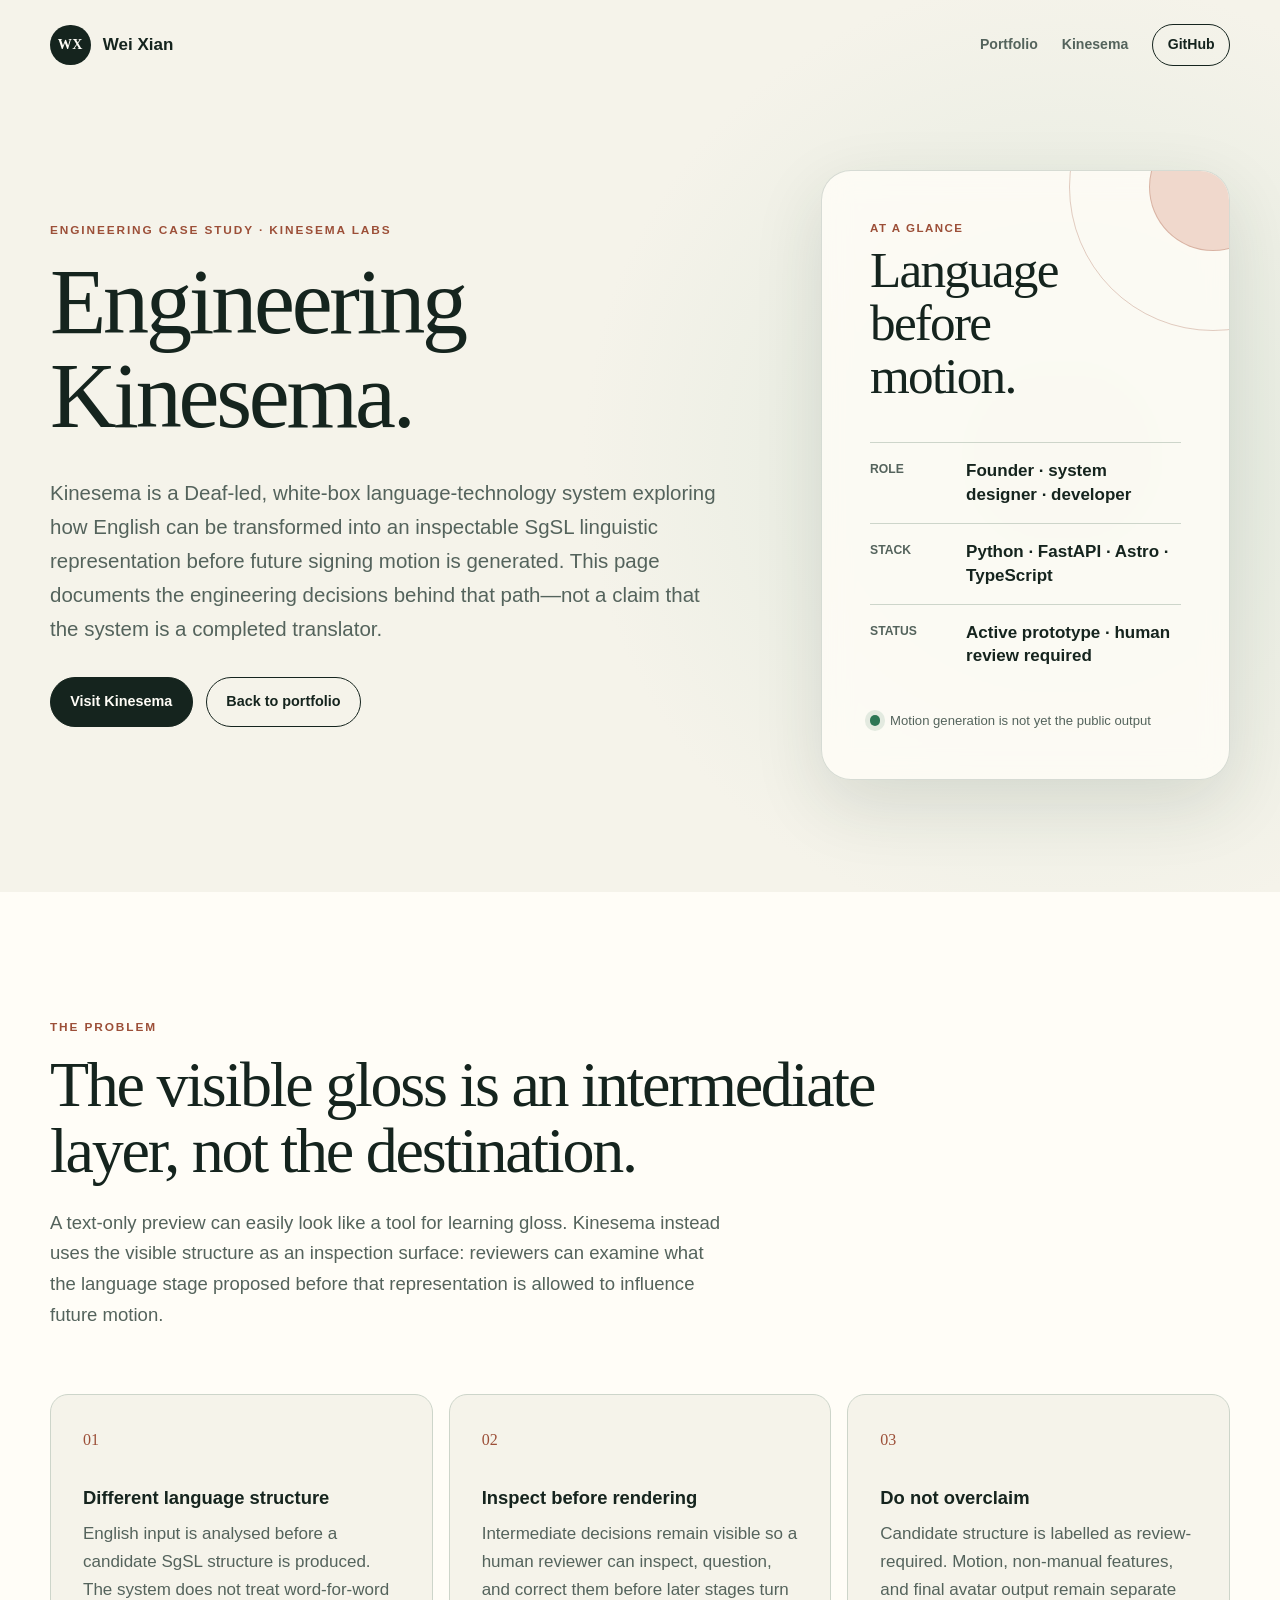
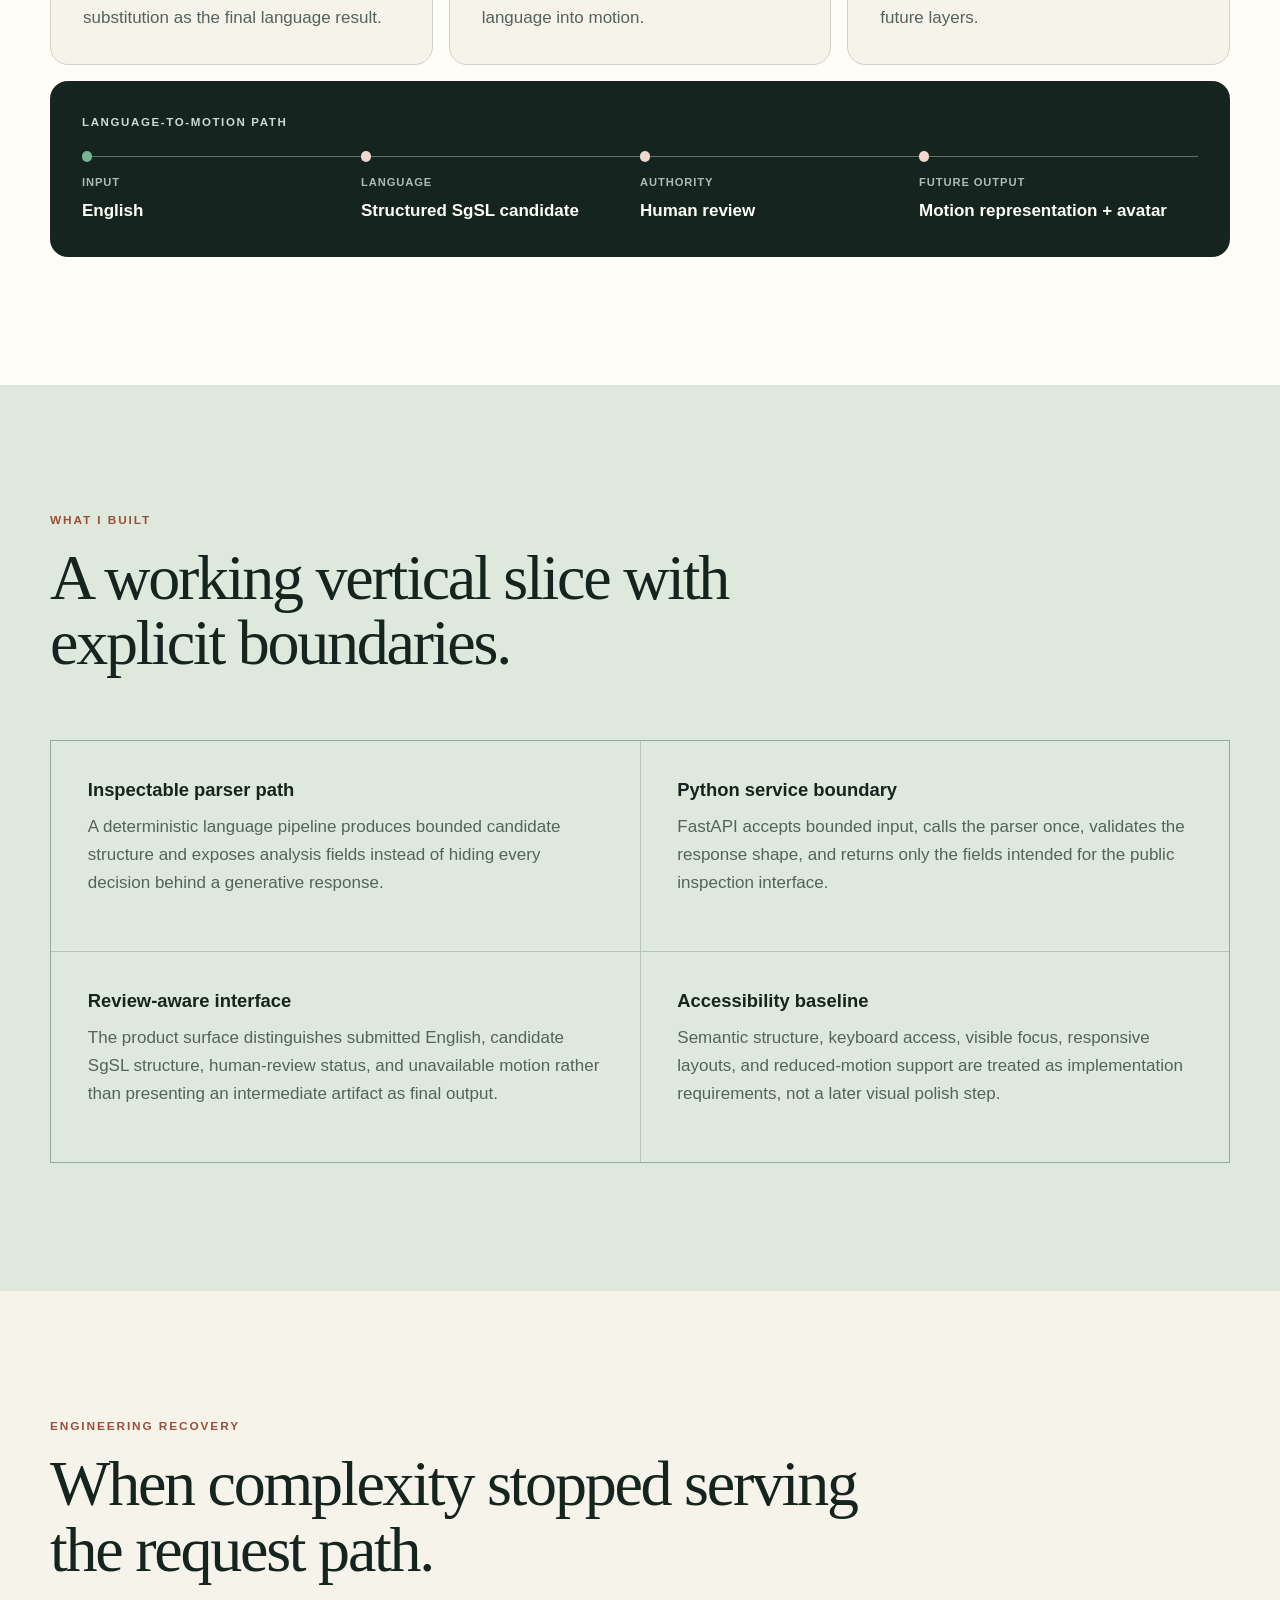
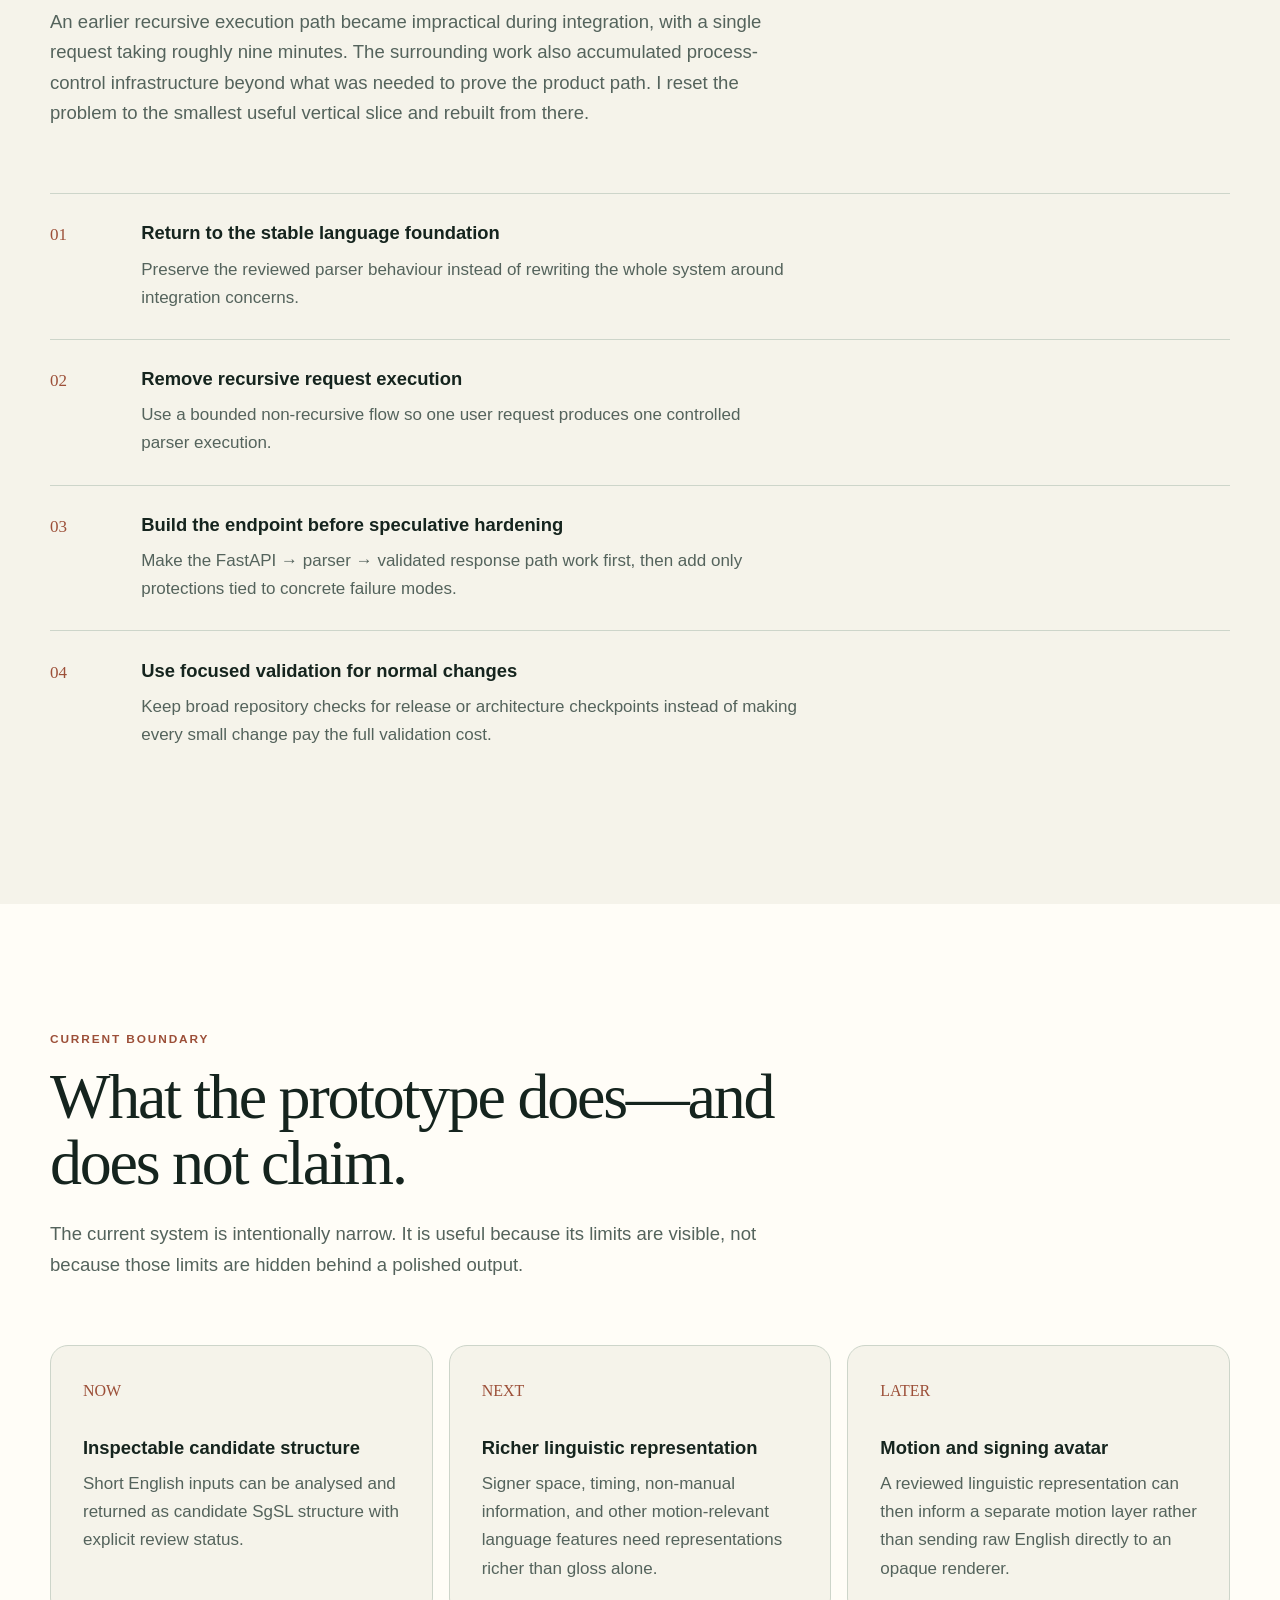
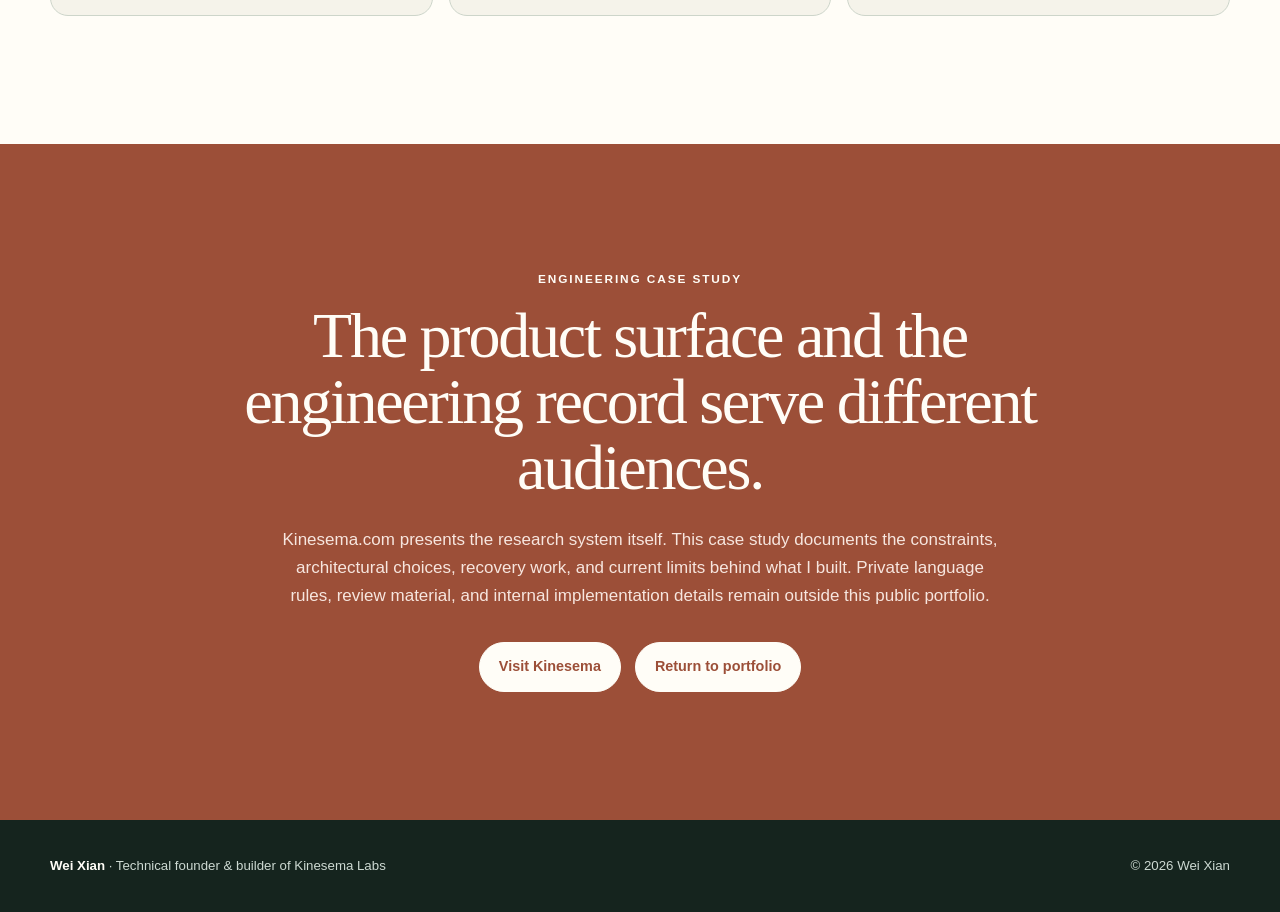
==== work/kinesema/index.html @ cfb8a08a "Add Kinesema engineering case study" ====
<!DOCTYPE html>
<html lang="en">
  <head>
    <meta charset="UTF-8">
    <meta name="viewport" content="width=device-width, initial-scale=1.0">
    <meta
      name="description"
      content="Engineering case study for Kinesema: inspectable SgSL language structure, Python and FastAPI integration, accessibility, review boundaries, and the path toward signing motion."
    >
    <meta name="theme-color" content="#f5f3ea">
    <title>Engineering Kinesema — Wei Xian</title>
    <link rel="canonical" href="https://elystra-v.github.io/work/kinesema/">
    <link rel="icon" href="/favicon.svg" type="image/svg+xml">
    <link rel="stylesheet" href="/styles.css">
  </head>
  <body>
    <a class="skip-link" href="#main-content">Skip to main content</a>

    <header class="site-header">
      <a class="wordmark" href="/" aria-label="Wei Xian, portfolio home">
        <span aria-hidden="true">WX</span>
        <span>Wei Xian</span>
      </a>
      <nav aria-label="Primary navigation">
        <a href="/">Portfolio</a>
        <a href="https://kinesema.com">Kinesema</a>
        <a class="nav-cta" href="https://github.com/elystra-v">GitHub</a>
      </nav>
    </header>

    <main id="main-content">
      <section class="hero" aria-labelledby="hero-title">
        <div class="hero-copy">
          <p class="eyebrow">Engineering case study · Kinesema Labs</p>
          <h1 id="hero-title">Engineering Kinesema.</h1>
          <p class="hero-intro">
            Kinesema is a Deaf-led, white-box language-technology system exploring
            how English can be transformed into an inspectable SgSL linguistic
            representation before future signing motion is generated. This page
            documents the engineering decisions behind that path—not a claim that
            the system is a completed translator.
          </p>
          <div class="hero-actions">
            <a class="button button-primary" href="https://kinesema.com">Visit Kinesema</a>
            <a class="button button-secondary" href="/">Back to portfolio</a>
          </div>
        </div>

        <aside class="venture-card" aria-label="Kinesema case study at a glance">
          <div class="orbit orbit-one" aria-hidden="true"></div>
          <div class="orbit orbit-two" aria-hidden="true"></div>
          <p class="card-kicker">At a glance</p>
          <h2>Language before motion.</h2>
          <dl>
            <div>
              <dt>Role</dt>
              <dd>Founder · system designer · developer</dd>
            </div>
            <div>
              <dt>Stack</dt>
              <dd>Python · FastAPI · Astro · TypeScript</dd>
            </div>
            <div>
              <dt>Status</dt>
              <dd>Active prototype · human review required</dd>
            </div>
          </dl>
          <p class="status-note"><span aria-hidden="true"></span> Motion generation is not yet the public output</p>
        </aside>
      </section>

      <section class="section venture-section" aria-labelledby="problem-title">
        <div class="section-heading">
          <p class="eyebrow">The problem</p>
          <h2 id="problem-title">The visible gloss is an intermediate layer, not the destination.</h2>
          <p>
            A text-only preview can easily look like a tool for learning gloss.
            Kinesema instead uses the visible structure as an inspection surface:
            reviewers can examine what the language stage proposed before that
            representation is allowed to influence future motion.
          </p>
        </div>

        <div class="feature-grid">
          <article class="feature-card">
            <span class="feature-number" aria-hidden="true">01</span>
            <h3>Different language structure</h3>
            <p>
              English input is analysed before a candidate SgSL structure is
              produced. The system does not treat word-for-word substitution as the
              final language result.
            </p>
          </article>
          <article class="feature-card">
            <span class="feature-number" aria-hidden="true">02</span>
            <h3>Inspect before rendering</h3>
            <p>
              Intermediate decisions remain visible so a human reviewer can inspect,
              question, and correct them before later stages turn language into motion.
            </p>
          </article>
          <article class="feature-card">
            <span class="feature-number" aria-hidden="true">03</span>
            <h3>Do not overclaim</h3>
            <p>
              Candidate structure is labelled as review-required. Motion, non-manual
              features, and final avatar output remain separate future layers.
            </p>
          </article>
        </div>

        <div class="pipeline" role="group" aria-label="Kinesema language-to-motion path">
          <p class="pipeline-label">Language-to-motion path</p>
          <ol>
            <li><span>Input</span>English</li>
            <li><span>Language</span>Structured SgSL candidate</li>
            <li><span>Authority</span>Human review</li>
            <li><span>Future output</span>Motion representation + avatar</li>
          </ol>
        </div>
      </section>

      <section class="section work-section" aria-labelledby="built-title">
        <div class="section-heading compact">
          <p class="eyebrow">What I built</p>
          <h2 id="built-title">A working vertical slice with explicit boundaries.</h2>
        </div>

        <div class="work-grid">
          <article>
            <h3>Inspectable parser path</h3>
            <p>
              A deterministic language pipeline produces bounded candidate structure
              and exposes analysis fields instead of hiding every decision behind a
              generative response.
            </p>
          </article>
          <article>
            <h3>Python service boundary</h3>
            <p>
              FastAPI accepts bounded input, calls the parser once, validates the
              response shape, and returns only the fields intended for the public
              inspection interface.
            </p>
          </article>
          <article>
            <h3>Review-aware interface</h3>
            <p>
              The product surface distinguishes submitted English, candidate SgSL
              structure, human-review status, and unavailable motion rather than
              presenting an intermediate artifact as final output.
            </p>
          </article>
          <article>
            <h3>Accessibility baseline</h3>
            <p>
              Semantic structure, keyboard access, visible focus, responsive layouts,
              and reduced-motion support are treated as implementation requirements,
              not a later visual polish step.
            </p>
          </article>
        </div>
      </section>

      <section class="section principles-section" aria-labelledby="recovery-title">
        <div class="section-heading">
          <p class="eyebrow">Engineering recovery</p>
          <h2 id="recovery-title">When complexity stopped serving the request path.</h2>
          <p>
            An earlier recursive execution path became impractical during integration,
            with a single request taking roughly nine minutes. The surrounding work
            also accumulated process-control infrastructure beyond what was needed to
            prove the product path. I reset the problem to the smallest useful
            vertical slice and rebuilt from there.
          </p>
        </div>

        <ol class="principle-list">
          <li>
            <span>01</span>
            <div>
              <h3>Return to the stable language foundation</h3>
              <p>Preserve the reviewed parser behaviour instead of rewriting the whole system around integration concerns.</p>
            </div>
          </li>
          <li>
            <span>02</span>
            <div>
              <h3>Remove recursive request execution</h3>
              <p>Use a bounded non-recursive flow so one user request produces one controlled parser execution.</p>
            </div>
          </li>
          <li>
            <span>03</span>
            <div>
              <h3>Build the endpoint before speculative hardening</h3>
              <p>Make the FastAPI → parser → validated response path work first, then add only protections tied to concrete failure modes.</p>
            </div>
          </li>
          <li>
            <span>04</span>
            <div>
              <h3>Use focused validation for normal changes</h3>
              <p>Keep broad repository checks for release or architecture checkpoints instead of making every small change pay the full validation cost.</p>
            </div>
          </li>
        </ol>
      </section>

      <section class="section venture-section" aria-labelledby="boundary-title">
        <div class="section-heading">
          <p class="eyebrow">Current boundary</p>
          <h2 id="boundary-title">What the prototype does—and does not claim.</h2>
          <p>
            The current system is intentionally narrow. It is useful because its
            limits are visible, not because those limits are hidden behind a polished
            output.
          </p>
        </div>

        <div class="feature-grid">
          <article class="feature-card">
            <span class="feature-number" aria-hidden="true">NOW</span>
            <h3>Inspectable candidate structure</h3>
            <p>Short English inputs can be analysed and returned as candidate SgSL structure with explicit review status.</p>
          </article>
          <article class="feature-card">
            <span class="feature-number" aria-hidden="true">NEXT</span>
            <h3>Richer linguistic representation</h3>
            <p>Signer space, timing, non-manual information, and other motion-relevant language features need representations richer than gloss alone.</p>
          </article>
          <article class="feature-card">
            <span class="feature-number" aria-hidden="true">LATER</span>
            <h3>Motion and signing avatar</h3>
            <p>A reviewed linguistic representation can then inform a separate motion layer rather than sending raw English directly to an opaque renderer.</p>
          </article>
        </div>
      </section>

      <section class="closing-section" aria-labelledby="closing-title">
        <p class="eyebrow">Engineering case study</p>
        <h2 id="closing-title">The product surface and the engineering record serve different audiences.</h2>
        <p>
          Kinesema.com presents the research system itself. This case study documents
          the constraints, architectural choices, recovery work, and current limits
          behind what I built. Private language rules, review material, and internal
          implementation details remain outside this public portfolio.
        </p>
        <div class="hero-actions" style="justify-content: center;">
          <a class="button button-light" href="https://kinesema.com">Visit Kinesema</a>
          <a class="button button-light" href="/">Return to portfolio</a>
        </div>
      </section>
    </main>

    <footer>
      <p><strong>Wei Xian</strong> · Technical founder &amp; builder of Kinesema Labs</p>
      <p>© <span>2026</span> Wei Xian</p>
    </footer>
  </body>
</html>
---- styles.css ----
:root {
  color-scheme: light;
  --paper: #f5f3ea;
  --surface: #fffdf7;
  --ink: #15241e;
  --muted: #54635c;
  --line: #cdd5ca;
  --sage: #dfe8dc;
  --sage-deep: #274a3d;
  --accent: #9c4f38;
  --accent-soft: #f0d8cc;
  --shadow: 0 24px 70px rgba(30, 47, 39, 0.12);
  --radius-large: 30px;
  --radius-medium: 18px;
  --content: 1180px;
}

* {
  box-sizing: border-box;
}

html {
  scroll-behavior: smooth;
}

body {
  margin: 0;
  background:
    radial-gradient(circle at 83% 8%, rgba(223, 232, 220, 0.95), transparent 30rem),
    var(--paper);
  color: var(--ink);
  font-family: Inter, ui-sans-serif, -apple-system, BlinkMacSystemFont, "Segoe UI", sans-serif;
  font-size: 17px;
  line-height: 1.65;
}

a {
  color: inherit;
}

.skip-link {
  position: fixed;
  top: 0.75rem;
  left: 0.75rem;
  z-index: 100;
  padding: 0.7rem 1rem;
  border-radius: 0.4rem;
  background: var(--ink);
  color: white;
  transform: translateY(-160%);
}

.skip-link:focus {
  transform: translateY(0);
}

:focus-visible {
  outline: 3px solid var(--accent);
  outline-offset: 4px;
}

.site-header {
  display: flex;
  align-items: center;
  justify-content: space-between;
  width: min(calc(100% - 3rem), var(--content));
  margin: 0 auto;
  padding: 1.5rem 0;
}

.wordmark {
  display: inline-flex;
  align-items: center;
  gap: 0.75rem;
  font-weight: 760;
  text-decoration: none;
}

.wordmark span:first-child {
  display: grid;
  width: 2.55rem;
  height: 2.55rem;
  place-items: center;
  border-radius: 50%;
  background: var(--ink);
  color: var(--surface);
  font-family: Georgia, "Times New Roman", serif;
  font-size: 0.88rem;
  letter-spacing: 0.04em;
}

nav {
  display: flex;
  align-items: center;
  gap: 1.5rem;
}

nav a {
  color: var(--muted);
  font-size: 0.88rem;
  font-weight: 720;
  text-decoration: none;
}

nav a:hover {
  color: var(--ink);
}

nav .nav-cta {
  padding: 0.52rem 0.9rem;
  border: 1px solid var(--ink);
  border-radius: 999px;
  color: var(--ink);
}

main {
  overflow: hidden;
}

.hero {
  display: grid;
  grid-template-columns: minmax(0, 1.25fr) minmax(300px, 0.75fr);
  gap: clamp(3rem, 7vw, 7rem);
  align-items: center;
  width: min(calc(100% - 3rem), var(--content));
  min-height: 720px;
  margin: 0 auto;
  padding: 5rem 0 7rem;
}

.eyebrow {
  margin: 0 0 1rem;
  color: var(--accent);
  font-size: 0.74rem;
  font-weight: 830;
  letter-spacing: 0.16em;
  line-height: 1.3;
  text-transform: uppercase;
}

h1,
h2,
h3,
p {
  text-wrap: pretty;
}

h1,
h2 {
  margin: 0;
  font-family: Georgia, "Times New Roman", serif;
  font-weight: 500;
  letter-spacing: -0.035em;
  line-height: 1.03;
}

h1 {
  max-width: 820px;
  font-size: clamp(3.5rem, 7.2vw, 6.6rem);
}

h2 {
  font-size: clamp(2.5rem, 5vw, 4.5rem);
}

h3 {
  margin: 0 0 0.65rem;
  font-size: 1.15rem;
  line-height: 1.3;
}

.hero-intro {
  max-width: 690px;
  margin: 2rem 0 0;
  color: var(--muted);
  font-size: clamp(1.05rem, 1.7vw, 1.28rem);
}

.hero-actions {
  display: flex;
  flex-wrap: wrap;
  gap: 0.85rem;
  margin-top: 2rem;
}

.button {
  display: inline-flex;
  align-items: center;
  justify-content: center;
  min-height: 3.1rem;
  padding: 0.75rem 1.2rem;
  border: 1px solid var(--ink);
  border-radius: 999px;
  font-size: 0.9rem;
  font-weight: 780;
  text-decoration: none;
  transition: transform 160ms ease, background-color 160ms ease, color 160ms ease;
}

.button:hover {
  transform: translateY(-2px);
}

.button-primary {
  background: var(--ink);
  color: var(--surface);
}

.button-primary:hover {
  background: var(--sage-deep);
}

.button-secondary {
  background: transparent;
}

.button-secondary:hover {
  background: var(--surface);
}

.venture-card {
  position: relative;
  isolation: isolate;
  overflow: hidden;
  padding: clamp(2rem, 4vw, 3rem);
  border: 1px solid rgba(39, 74, 61, 0.18);
  border-radius: var(--radius-large);
  background: rgba(255, 253, 247, 0.82);
  box-shadow: var(--shadow);
  backdrop-filter: blur(14px);
}

.venture-card .orbit {
  position: absolute;
  z-index: -1;
  border: 1px solid rgba(156, 79, 56, 0.28);
  border-radius: 50%;
}

.orbit-one {
  top: -8rem;
  right: -8rem;
  width: 18rem;
  height: 18rem;
}

.orbit-two {
  top: -3rem;
  right: -3rem;
  width: 8rem;
  height: 8rem;
  background: var(--accent-soft);
}

.card-kicker {
  margin: 0 0 0.4rem;
  color: var(--accent);
  font-size: 0.72rem;
  font-weight: 800;
  letter-spacing: 0.13em;
  text-transform: uppercase;
}

.venture-card h2 {
  max-width: 8ch;
  font-size: clamp(2.6rem, 4vw, 4rem);
}

.venture-card dl {
  margin: 2.5rem 0 0;
}

.venture-card dl div {
  display: grid;
  grid-template-columns: 5rem 1fr;
  gap: 1rem;
  padding: 1rem 0;
  border-top: 1px solid var(--line);
}

.venture-card dt {
  color: var(--muted);
  font-size: 0.76rem;
  font-weight: 750;
  text-transform: uppercase;
}

.venture-card dd {
  margin: 0;
  font-weight: 680;
  line-height: 1.4;
}

.status-note {
  display: flex;
  align-items: center;
  gap: 0.6rem;
  margin: 1.6rem 0 0;
  color: var(--muted);
  font-size: 0.82rem;
}

.status-note span {
  width: 0.65rem;
  height: 0.65rem;
  border-radius: 50%;
  background: #2d7655;
  box-shadow: 0 0 0 5px rgba(45, 118, 85, 0.12);
}

.section {
  padding: clamp(5rem, 10vw, 9rem) max(1.5rem, calc((100vw - var(--content)) / 2));
}

.section-heading {
  max-width: 830px;
}

.section-heading > p:last-child {
  max-width: 720px;
  margin: 1.5rem 0 0;
  color: var(--muted);
  font-size: 1.16rem;
}

.section-heading.compact {
  max-width: 730px;
}

.venture-section {
  background: var(--surface);
}

.feature-grid {
  display: grid;
  grid-template-columns: repeat(3, minmax(0, 1fr));
  gap: 1rem;
  margin-top: 4rem;
}

.feature-card {
  min-height: 270px;
  padding: 2rem;
  border: 1px solid var(--line);
  border-radius: var(--radius-medium);
  background: var(--paper);
}

.feature-number {
  display: block;
  margin-bottom: 2rem;
  color: var(--accent);
  font-family: Georgia, "Times New Roman", serif;
  font-size: 1rem;
}

.feature-card p,
.work-grid p,
.principle-list p {
  margin: 0;
  color: var(--muted);
}

.pipeline {
  margin-top: 1rem;
  padding: 2rem;
  border-radius: var(--radius-medium);
  background: var(--ink);
  color: var(--surface);
}

.pipeline-label {
  margin: 0 0 1.5rem;
  color: #cdd9d2;
  font-size: 0.72rem;
  font-weight: 800;
  letter-spacing: 0.14em;
  text-transform: uppercase;
}

.pipeline ol {
  display: grid;
  grid-template-columns: repeat(4, minmax(0, 1fr));
  gap: 0;
  margin: 0;
  padding: 0;
  list-style: none;
}

.pipeline li {
  position: relative;
  padding: 1rem 1.6rem 0 0;
  border-top: 1px solid #62726a;
  font-weight: 690;
}

.pipeline li::before {
  position: absolute;
  top: -0.36rem;
  left: 0;
  width: 0.65rem;
  height: 0.65rem;
  border-radius: 50%;
  background: var(--accent-soft);
  content: "";
}

.pipeline li:first-child::before {
  background: #77b48f;
}

.pipeline li span {
  display: block;
  margin-bottom: 0.35rem;
  color: #aebbb4;
  font-size: 0.7rem;
  font-weight: 780;
  letter-spacing: 0.08em;
  text-transform: uppercase;
}

.work-section {
  background: var(--sage);
}

.work-grid {
  display: grid;
  grid-template-columns: repeat(2, minmax(0, 1fr));
  gap: 1px;
  margin-top: 4rem;
  border: 1px solid rgba(39, 74, 61, 0.23);
  background: rgba(39, 74, 61, 0.23);
}

.work-grid article {
  min-height: 210px;
  padding: 2.3rem;
  background: var(--sage);
}

.principles-section {
  background: var(--paper);
}

.principle-list {
  margin: 4rem 0 0;
  padding: 0;
  list-style: none;
}

.principle-list li {
  display: grid;
  grid-template-columns: 4.2rem 1fr;
  gap: 1.5rem;
  padding: 1.7rem 0;
  border-top: 1px solid var(--line);
}

.principle-list > li > span {
  color: var(--accent);
  font-family: Georgia, "Times New Roman", serif;
}

.principle-list p {
  max-width: 660px;
}

.closing-section {
  padding: clamp(5rem, 10vw, 9rem) max(1.5rem, calc((100vw - 900px) / 2));
  background: var(--accent);
  color: var(--surface);
  text-align: center;
}

.closing-section .eyebrow {
  color: var(--surface);
}

.closing-section p:not(.eyebrow) {
  max-width: 730px;
  margin: 1.6rem auto 2rem;
  color: #f7e6df;
}

.button-light {
  border-color: var(--surface);
  background: var(--surface);
  color: var(--accent);
}

.button-light:hover {
  background: transparent;
  color: var(--surface);
}

footer {
  display: flex;
  justify-content: space-between;
  gap: 2rem;
  padding: 2.2rem max(1.5rem, calc((100vw - var(--content)) / 2));
  background: var(--ink);
  color: #cdd9d2;
  font-size: 0.83rem;
}

footer p {
  margin: 0;
}

footer strong {
  color: var(--surface);
}

.error-page {
  display: flex;
  min-height: 100vh;
  flex-direction: column;
}

.error-page main {
  display: grid;
  flex: 1;
  place-items: center;
  overflow: visible;
}

.error-content {
  width: min(calc(100% - 3rem), 820px);
  padding: 6rem 0;
  text-align: center;
}

.error-code {
  display: block;
  margin-bottom: 1.25rem;
  color: var(--accent);
  font-family: Georgia, "Times New Roman", serif;
  font-size: clamp(4rem, 12vw, 8rem);
  line-height: 0.8;
}

.error-content p:not(.eyebrow) {
  max-width: 590px;
  margin: 1.5rem auto 0;
  color: var(--muted);
  font-size: 1.1rem;
}

.error-content .hero-actions {
  justify-content: center;
}

@media (max-width: 900px) {
  .site-header {
    align-items: flex-start;
  }

  nav {
    flex-wrap: wrap;
    justify-content: flex-end;
    max-width: 28rem;
  }

  .hero {
    grid-template-columns: 1fr;
    min-height: auto;
    padding-top: 4rem;
  }

  .venture-card {
    max-width: 620px;
  }

  .feature-grid {
    grid-template-columns: 1fr;
  }

  .feature-card {
    min-height: auto;
  }

  .pipeline ol {
    grid-template-columns: repeat(2, minmax(0, 1fr));
    gap: 2rem 0;
  }
}

@media (max-width: 640px) {
  body {
    font-size: 16px;
  }

  .site-header {
    display: block;
    width: min(calc(100% - 2rem), var(--content));
  }

  nav {
    justify-content: flex-start;
    gap: 0.7rem 1rem;
    margin-top: 1rem;
  }

  nav a:not(.nav-cta) {
    display: none;
  }

  .hero {
    width: min(calc(100% - 2rem), var(--content));
    gap: 3rem;
    padding: 3rem 0 5rem;
  }

  h1 {
    font-size: clamp(3.25rem, 15vw, 4.5rem);
  }

  .hero-actions,
  .hero-actions .button {
    width: 100%;
  }

  .venture-card {
    padding: 1.6rem;
    border-radius: 24px;
  }

  .venture-card dl div {
    grid-template-columns: 1fr;
    gap: 0.2rem;
  }

  .section {
    padding-right: 1rem;
    padding-left: 1rem;
  }

  .pipeline {
    padding: 1.4rem;
  }

  .pipeline ol {
    grid-template-columns: 1fr;
  }

  .work-grid {
    grid-template-columns: 1fr;
  }

  .principle-list li {
    grid-template-columns: 2.6rem 1fr;
    gap: 0.75rem;
  }

  footer {
    display: block;
  }

  footer p + p {
    margin-top: 0.5rem;
  }

  .error-content {
    width: min(calc(100% - 2rem), 820px);
    padding: 4rem 0;
  }
}

@media (prefers-reduced-motion: reduce) {
  html {
    scroll-behavior: auto;
  }

  *,
  *::before,
  *::after {
    scroll-behavior: auto !important;
    transition-duration: 0.01ms !important;
  }
}
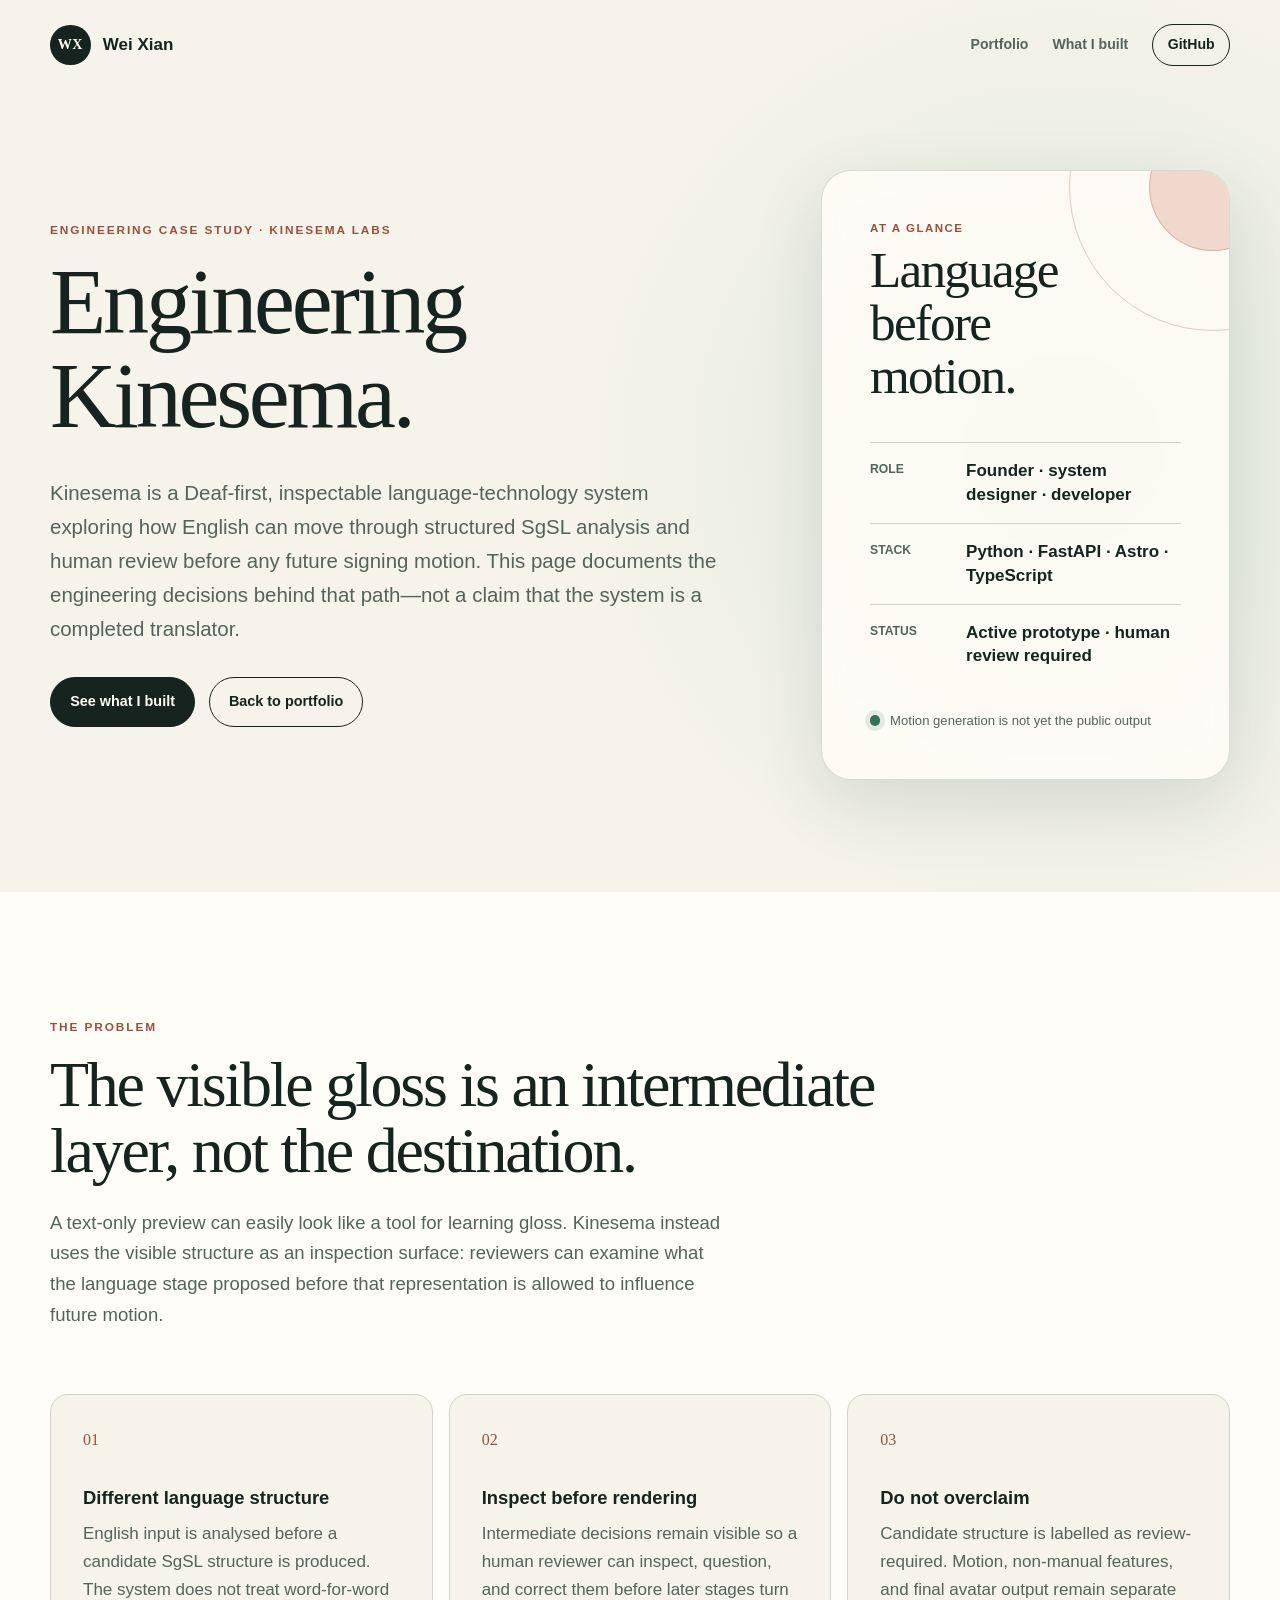
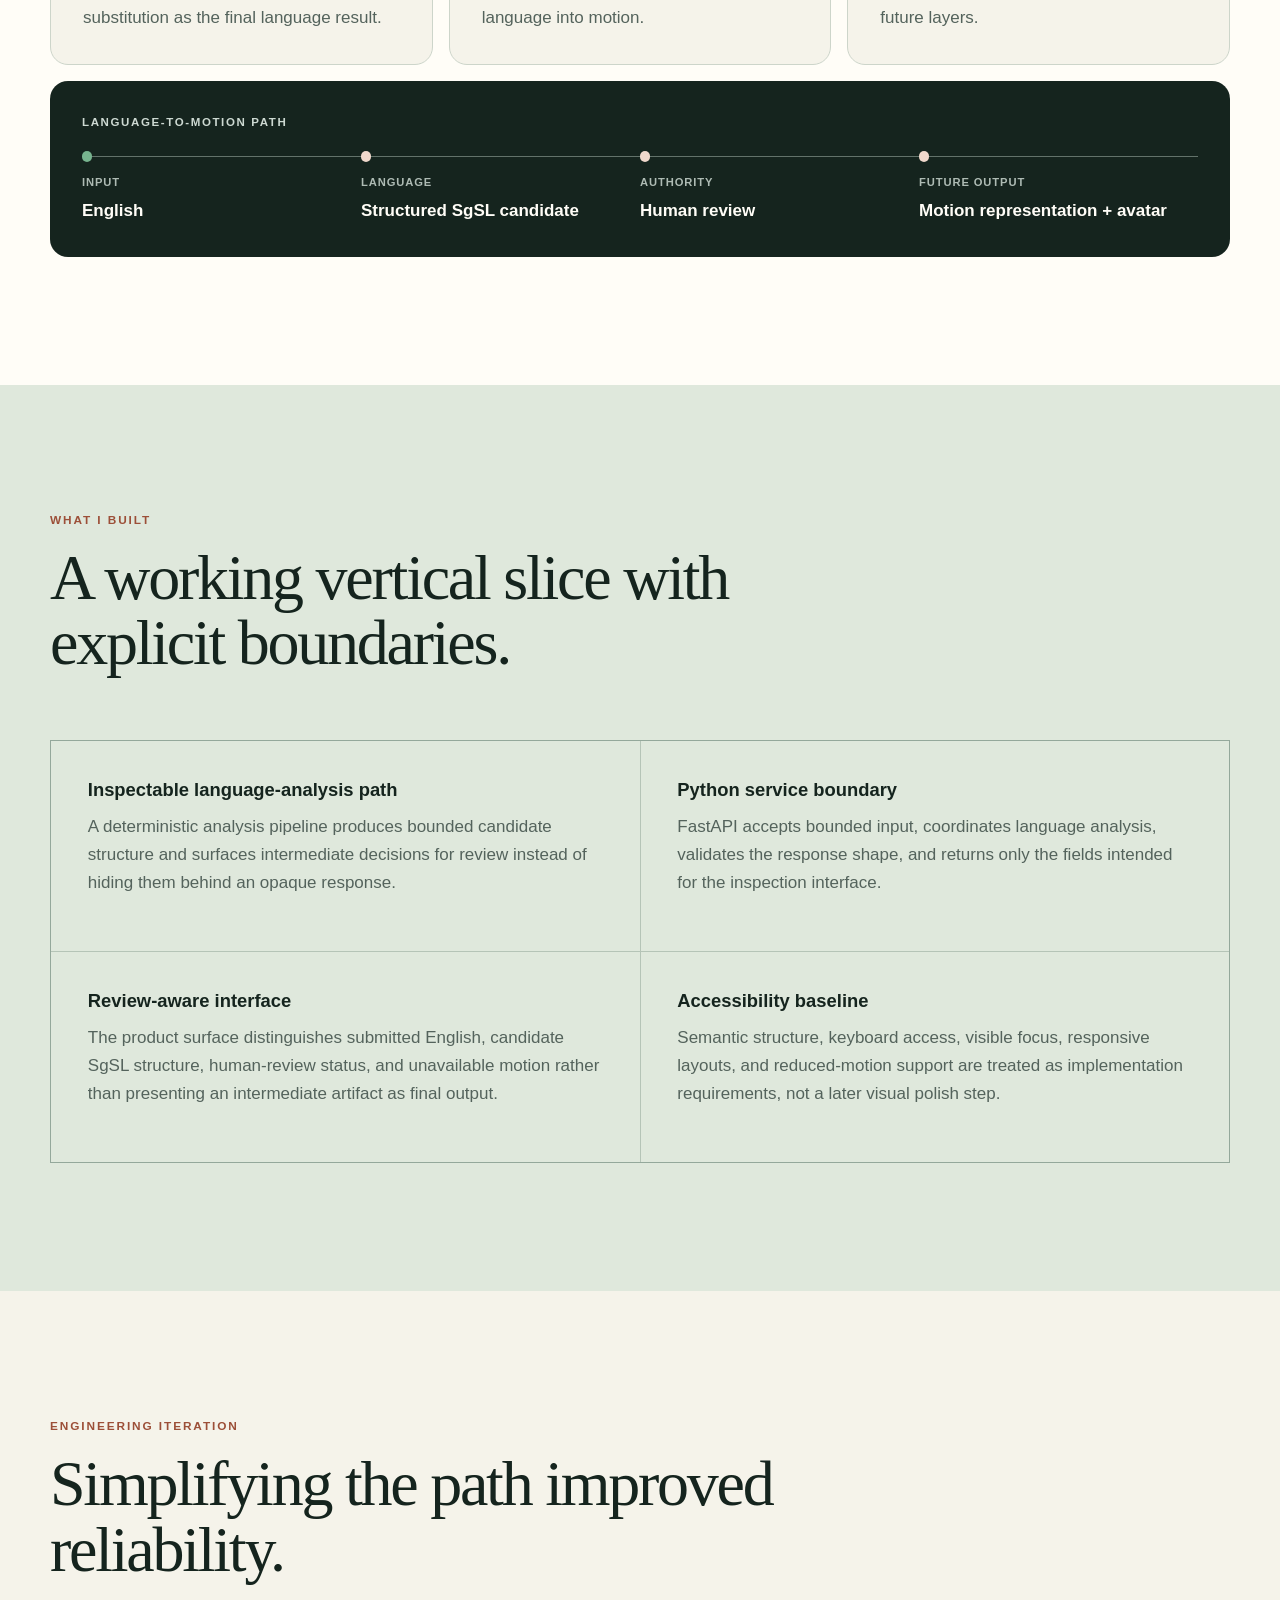
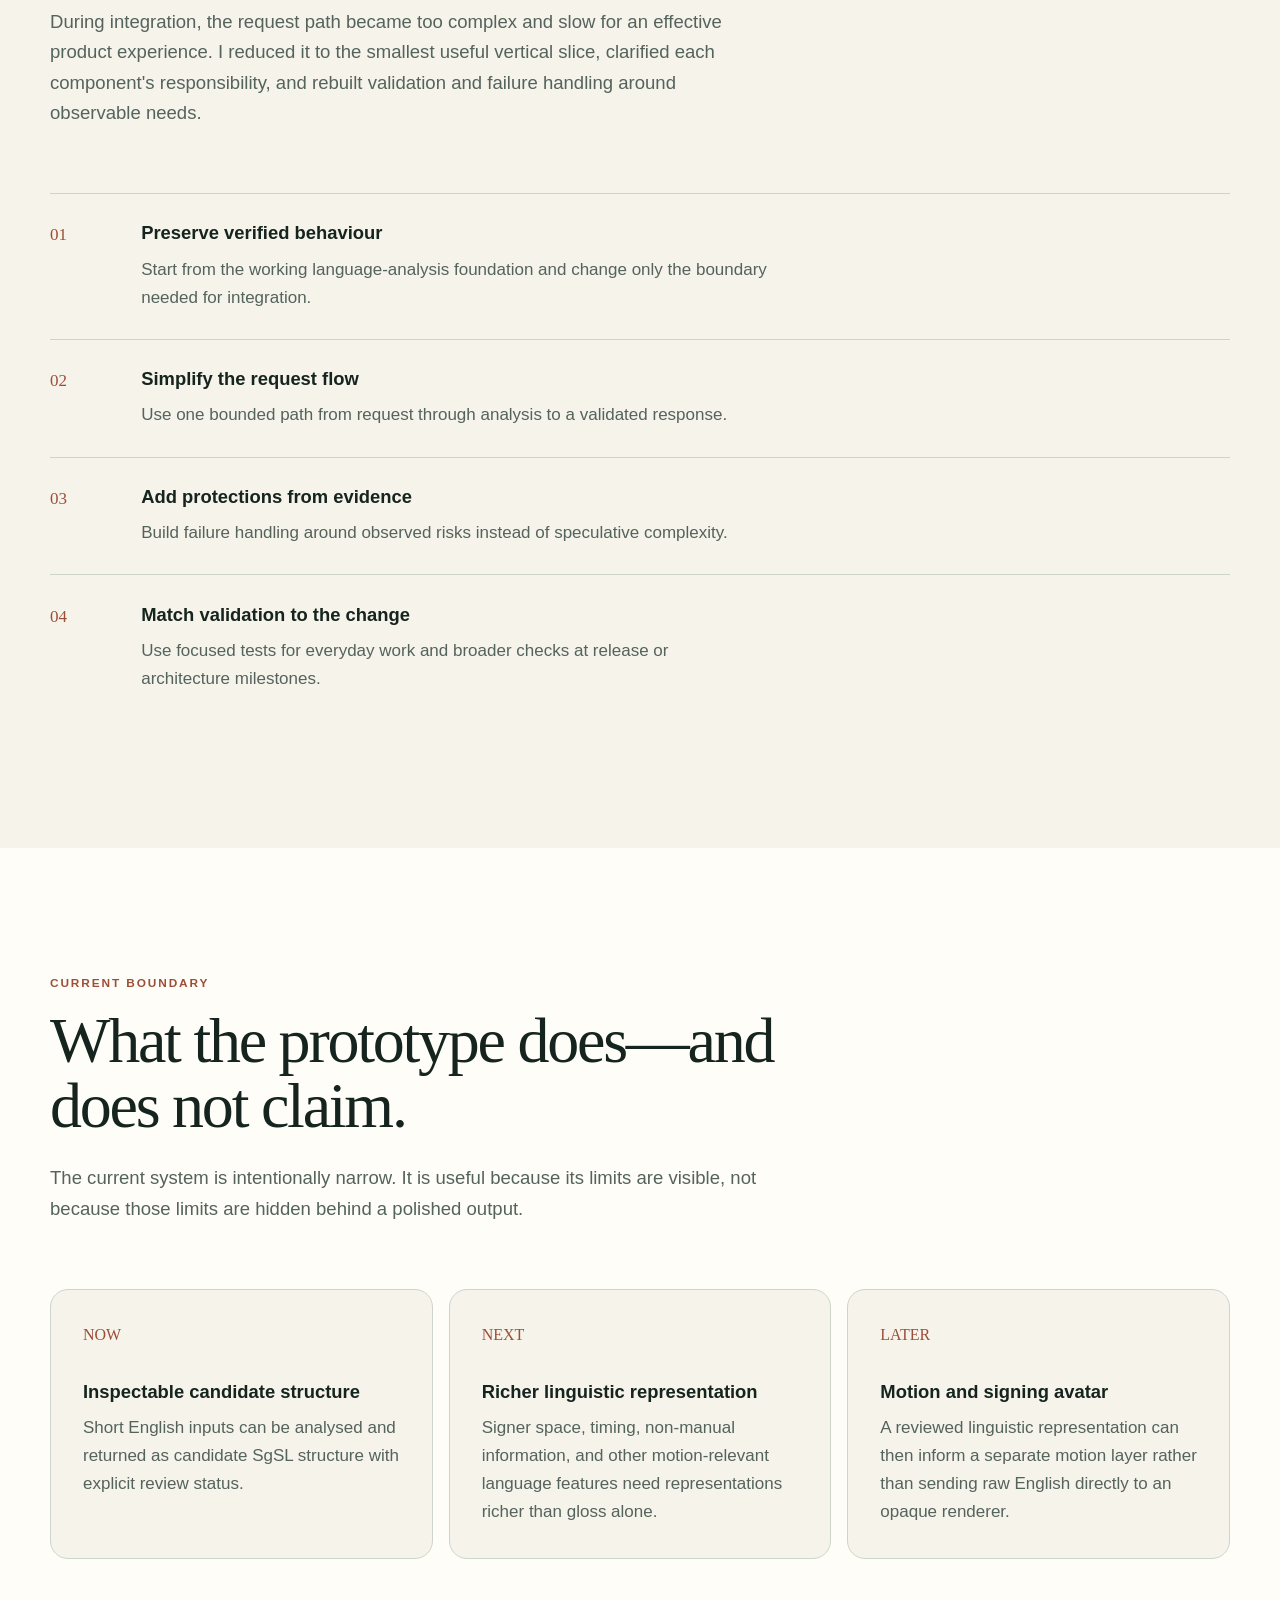
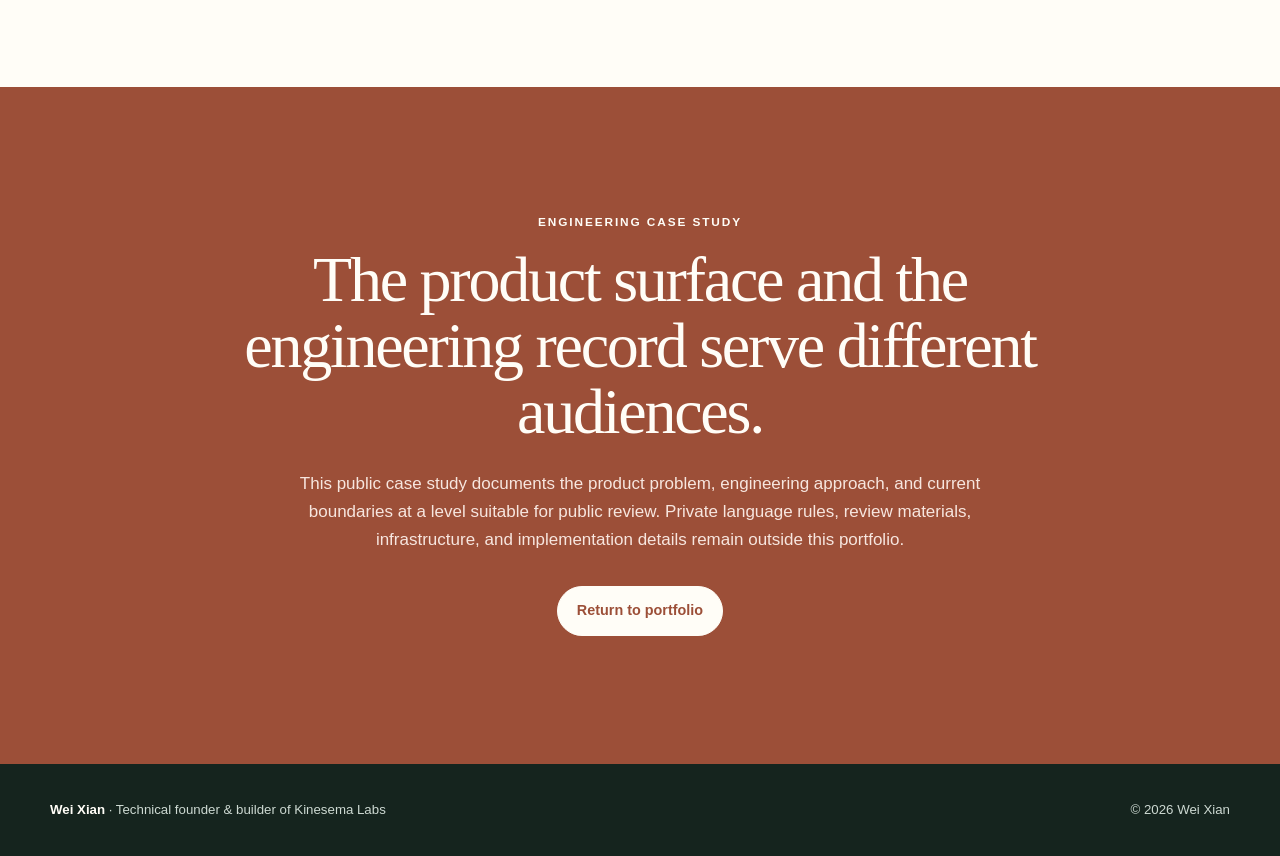
==== commit a13853f8: "Refine public Kinesema case study" ====
--- a/work/kinesema/index.html
+++ b/work/kinesema/index.html
@@ -23,7 +23,7 @@
       </a>
       <nav aria-label="Primary navigation">
         <a href="/">Portfolio</a>
-        <a href="https://kinesema.com">Kinesema</a>
+        <a href="#built">What I built</a>
         <a class="nav-cta" href="https://github.com/elystra-v">GitHub</a>
       </nav>
     </header>
@@ -34,14 +34,14 @@
           <p class="eyebrow">Engineering case study · Kinesema Labs</p>
           <h1 id="hero-title">Engineering Kinesema.</h1>
           <p class="hero-intro">
-            Kinesema is a Deaf-led, white-box language-technology system exploring
-            how English can be transformed into an inspectable SgSL linguistic
-            representation before future signing motion is generated. This page
-            documents the engineering decisions behind that path—not a claim that
-            the system is a completed translator.
+            Kinesema is a Deaf-first, inspectable language-technology system
+            exploring how English can move through structured SgSL analysis and
+            human review before any future signing motion. This page documents the
+            engineering decisions behind that path—not a claim that the system is a
+            completed translator.
           </p>
           <div class="hero-actions">
-            <a class="button button-primary" href="https://kinesema.com">Visit Kinesema</a>
+            <a class="button button-primary" href="#built">See what I built</a>
             <a class="button button-secondary" href="/">Back to portfolio</a>
           </div>
         </div>
@@ -120,7 +120,7 @@
         </div>
       </section>
 
-      <section class="section work-section" aria-labelledby="built-title">
+      <section class="section work-section" id="built" aria-labelledby="built-title">
         <div class="section-heading compact">
           <p class="eyebrow">What I built</p>
           <h2 id="built-title">A working vertical slice with explicit boundaries.</h2>
@@ -128,18 +128,18 @@
 
         <div class="work-grid">
           <article>
-            <h3>Inspectable parser path</h3>
-            <p>
-              A deterministic language pipeline produces bounded candidate structure
-              and exposes analysis fields instead of hiding every decision behind a
-              generative response.
+            <h3>Inspectable language-analysis path</h3>
+            <p>
+              A deterministic analysis pipeline produces bounded candidate structure
+              and surfaces intermediate decisions for review instead of hiding them
+              behind an opaque response.
             </p>
           </article>
           <article>
             <h3>Python service boundary</h3>
             <p>
-              FastAPI accepts bounded input, calls the parser once, validates the
-              response shape, and returns only the fields intended for the public
+              FastAPI accepts bounded input, coordinates language analysis, validates
+              the response shape, and returns only the fields intended for the
               inspection interface.
             </p>
           </article>
@@ -164,14 +164,13 @@
 
       <section class="section principles-section" aria-labelledby="recovery-title">
         <div class="section-heading">
-          <p class="eyebrow">Engineering recovery</p>
-          <h2 id="recovery-title">When complexity stopped serving the request path.</h2>
+          <p class="eyebrow">Engineering iteration</p>
+          <h2 id="recovery-title">Simplifying the path improved reliability.</h2>
           <p>
-            An earlier recursive execution path became impractical during integration,
-            with a single request taking roughly nine minutes. The surrounding work
-            also accumulated process-control infrastructure beyond what was needed to
-            prove the product path. I reset the problem to the smallest useful
-            vertical slice and rebuilt from there.
+            During integration, the request path became too complex and slow for an
+            effective product experience. I reduced it to the smallest useful
+            vertical slice, clarified each component's responsibility, and rebuilt
+            validation and failure handling around observable needs.
           </p>
         </div>
 
@@ -179,29 +178,29 @@
           <li>
             <span>01</span>
             <div>
-              <h3>Return to the stable language foundation</h3>
-              <p>Preserve the reviewed parser behaviour instead of rewriting the whole system around integration concerns.</p>
+              <h3>Preserve verified behaviour</h3>
+              <p>Start from the working language-analysis foundation and change only the boundary needed for integration.</p>
             </div>
           </li>
           <li>
             <span>02</span>
             <div>
-              <h3>Remove recursive request execution</h3>
-              <p>Use a bounded non-recursive flow so one user request produces one controlled parser execution.</p>
+              <h3>Simplify the request flow</h3>
+              <p>Use one bounded path from request through analysis to a validated response.</p>
             </div>
           </li>
           <li>
             <span>03</span>
             <div>
-              <h3>Build the endpoint before speculative hardening</h3>
-              <p>Make the FastAPI → parser → validated response path work first, then add only protections tied to concrete failure modes.</p>
+              <h3>Add protections from evidence</h3>
+              <p>Build failure handling around observed risks instead of speculative complexity.</p>
             </div>
           </li>
           <li>
             <span>04</span>
             <div>
-              <h3>Use focused validation for normal changes</h3>
-              <p>Keep broad repository checks for release or architecture checkpoints instead of making every small change pay the full validation cost.</p>
+              <h3>Match validation to the change</h3>
+              <p>Use focused tests for everyday work and broader checks at release or architecture milestones.</p>
             </div>
           </li>
         </ol>
@@ -241,13 +240,12 @@
         <p class="eyebrow">Engineering case study</p>
         <h2 id="closing-title">The product surface and the engineering record serve different audiences.</h2>
         <p>
-          Kinesema.com presents the research system itself. This case study documents
-          the constraints, architectural choices, recovery work, and current limits
-          behind what I built. Private language rules, review material, and internal
-          implementation details remain outside this public portfolio.
+          This public case study documents the product problem, engineering approach,
+          and current boundaries at a level suitable for public review. Private
+          language rules, review materials, infrastructure, and implementation
+          details remain outside this portfolio.
         </p>
         <div class="hero-actions" style="justify-content: center;">
-          <a class="button button-light" href="https://kinesema.com">Visit Kinesema</a>
           <a class="button button-light" href="/">Return to portfolio</a>
         </div>
       </section>
--- a/styles.css
+++ b/styles.css
@@ -438,6 +438,21 @@
   background: var(--sage);
 }
 
+.work-grid-single {
+  grid-template-columns: 1fr;
+}
+
+.work-grid-single article > p {
+  max-width: 850px;
+}
+
+.availability-note {
+  align-self: center;
+  color: var(--muted);
+  font-size: 0.86rem;
+  font-weight: 720;
+}
+
 .principles-section {
   background: var(--paper);
 }
